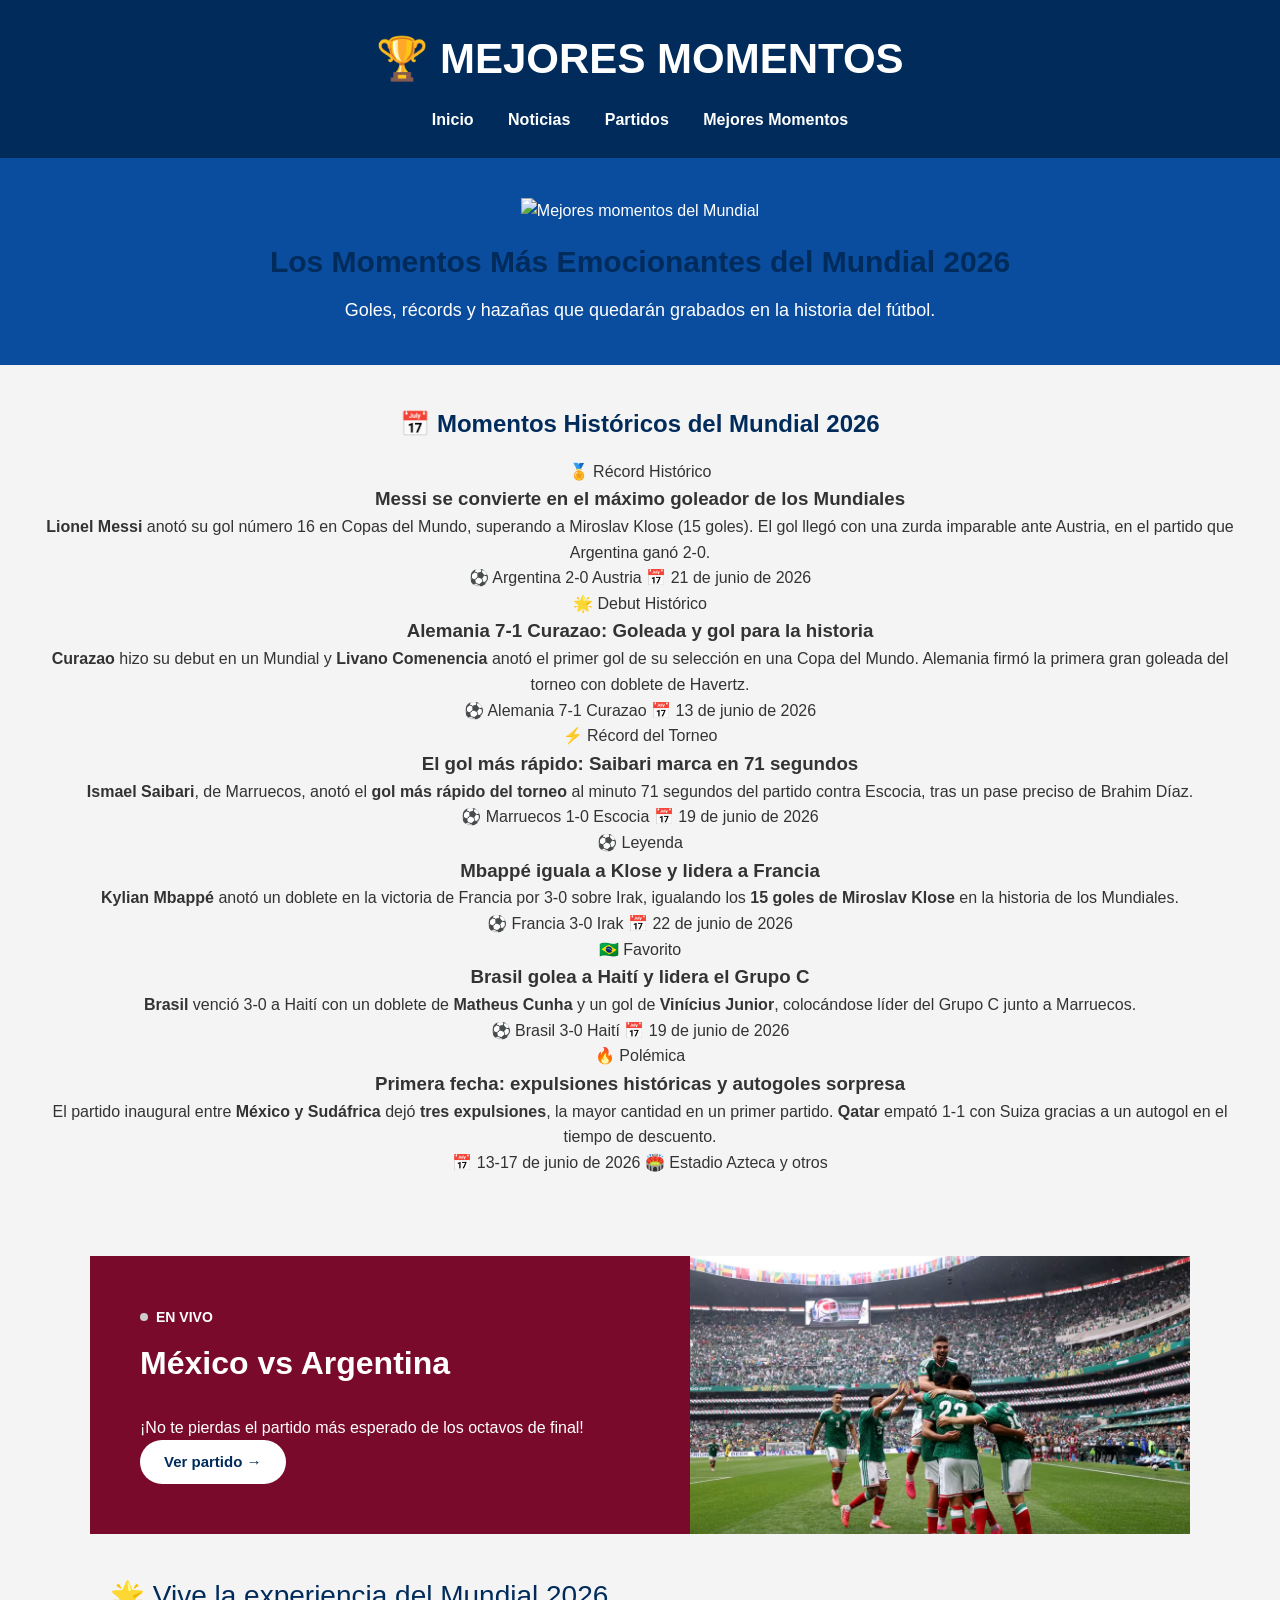
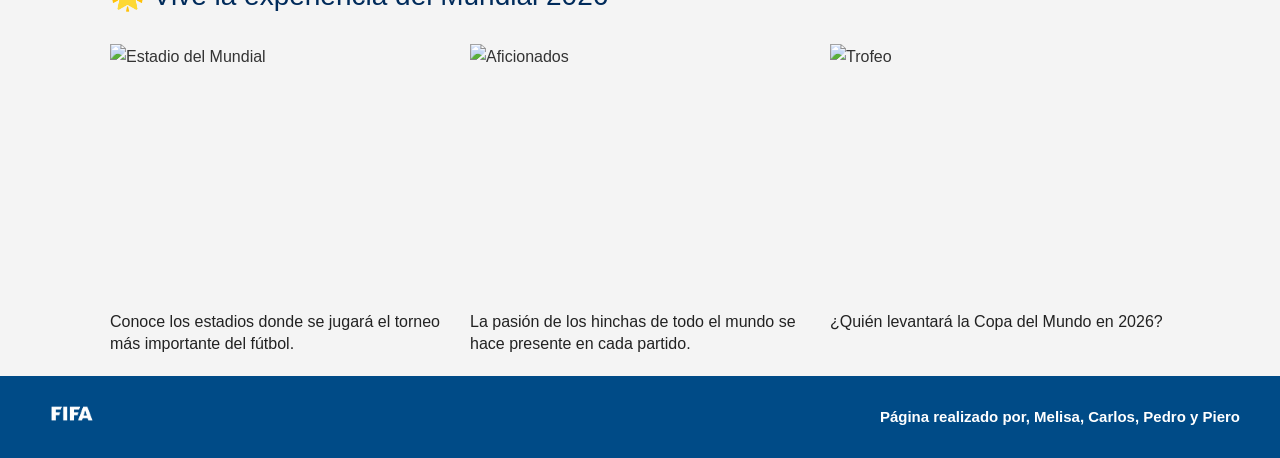
==== momentos.html @ 23325d67 "feature: pagina de momentos" ====
<!DOCTYPE html>
<html lang="es">

<head>
    <meta charset="UTF-8">
    <meta name="viewport" content="width=device-width, initial-scale=1.0">
    <title>Mejores Momentos - Mundial FIFA 2026</title>
    <link rel="stylesheet" href="css/estilos.css">
</head>

<body>

    <header>
        <h1>🏆 MEJORES MOMENTOS</h1>
        <nav>
            <a href="index.html">Inicio</a>
            <a href="noticias.html">Noticias</a>
            <a href="partidos.html">Partidos</a>
            <a href="momentos.html">Mejores Momentos</a>
        </nav>
    </header>

    <section class="banner">
        <img src="imagen/momentos-banner.avif" alt="Mejores momentos del Mundial">
        <h2>Los Momentos Más Emocionantes del Mundial 2026</h2>
        <p>Goles, récords y hazañas que quedarán grabados en la historia del fútbol.</p>
    </section>

    <!-- SECCIÓN DE MOMENTOS DESTACADOS -->
    <section>
        <h2>📅 Momentos Históricos del Mundial 2026</h2>

        <!-- MOMENTO 1 -->
        <div class="momento-card">
            <div class="momento-encabezado">
                <span class="badge">🏅 Récord Histórico</span>
                <h3>Messi se convierte en el máximo goleador de los Mundiales</h3>
            </div>
            <div class="momento-cuerpo">
                <p><strong>Lionel Messi</strong> anotó su gol número 16 en Copas del Mundo, superando a Miroslav Klose
                    (15 goles). El gol llegó con una zurda imparable ante Austria, en el partido que Argentina ganó 2-0.
                </p>
                <div class="momento-dato">
                    <span>⚽ Argentina 2-0 Austria</span>
                    <span>📅 21 de junio de 2026</span>
                </div>
            </div>
        </div>

        <!-- MOMENTO 2 -->
        <div class="momento-card">
            <div class="momento-encabezado">
                <span class="badge">🌟 Debut Histórico</span>
                <h3>Alemania 7-1 Curazao: Goleada y gol para la historia</h3>
            </div>
            <div class="momento-cuerpo">
                <p><strong>Curazao</strong> hizo su debut en un Mundial y <strong>Livano Comenencia</strong> anotó el
                    primer gol de su selección en una Copa del Mundo. Alemania firmó la primera gran goleada del torneo
                    con doblete de Havertz.</p>
                <div class="momento-dato">
                    <span>⚽ Alemania 7-1 Curazao</span>
                    <span>📅 13 de junio de 2026</span>
                </div>
            </div>
        </div>

        <!-- MOMENTO 3 -->
        <div class="momento-card">
            <div class="momento-encabezado">
                <span class="badge">⚡ Récord del Torneo</span>
                <h3>El gol más rápido: Saibari marca en 71 segundos</h3>
            </div>
            <div class="momento-cuerpo">
                <p><strong>Ismael Saibari</strong>, de Marruecos, anotó el <strong>gol más rápido del torneo</strong> al
                    minuto 71 segundos del partido contra Escocia, tras un pase preciso de Brahim Díaz.</p>
                <div class="momento-dato">
                    <span>⚽ Marruecos 1-0 Escocia</span>
                    <span>📅 19 de junio de 2026</span>
                </div>
            </div>
        </div>

        <!-- MOMENTO 4 -->
        <div class="momento-card">
            <div class="momento-encabezado">
                <span class="badge">⚽ Leyenda</span>
                <h3>Mbappé iguala a Klose y lidera a Francia</h3>
            </div>
            <div class="momento-cuerpo">
                <p><strong>Kylian Mbappé</strong> anotó un doblete en la victoria de Francia por 3-0 sobre Irak,
                    igualando los <strong>15 goles de Miroslav Klose</strong> en la historia de los Mundiales.</p>
                <div class="momento-dato">
                    <span>⚽ Francia 3-0 Irak</span>
                    <span>📅 22 de junio de 2026</span>
                </div>
            </div>
        </div>

        <!-- MOMENTO 5 -->
        <div class="momento-card">
            <div class="momento-encabezado">
                <span class="badge">🇧🇷 Favorito</span>
                <h3>Brasil golea a Haití y lidera el Grupo C</h3>
            </div>
            <div class="momento-cuerpo">
                <p><strong>Brasil</strong> venció 3-0 a Haití con un doblete de <strong>Matheus Cunha</strong> y un gol
                    de <strong>Vinícius Junior</strong>, colocándose líder del Grupo C junto a Marruecos.</p>
                <div class="momento-dato">
                    <span>⚽ Brasil 3-0 Haití</span>
                    <span>📅 19 de junio de 2026</span>
                </div>
            </div>
        </div>

        <!-- MOMENTO 6 -->
        <div class="momento-card">
            <div class="momento-encabezado">
                <span class="badge">🔥 Polémica</span>
                <h3>Primera fecha: expulsiones históricas y autogoles sorpresa</h3>
            </div>
            <div class="momento-cuerpo">
                <p>El partido inaugural entre <strong>México y Sudáfrica</strong> dejó <strong>tres
                        expulsiones</strong>, la mayor cantidad en un primer partido. <strong>Qatar</strong> empató 1-1
                    con Suiza gracias a un autogol en el tiempo de descuento.</p>
                <div class="momento-dato">
                    <span>📅 13-17 de junio de 2026</span>
                    <span>🏟️ Estadio Azteca y otros</span>
                </div>
            </div>
        </div>
    </section>

    <!-- BANNER PARTIDO EN VIVO -->
    <div class="banner-partido-vivo">
        <div class="info-partido-vivo">
            <div class="etiqueta-vivo">
                <span class="punto-vivo"></span> EN VIVO
            </div>
            <h2>México vs Argentina</h2>
            <p>¡No te pierdas el partido más esperado de los octavos de final!</p>
            <a href="partidos.html" class="btn-blog">Ver partido →</a>
        </div>
        <div class="imagen-partido-vivo"></div>
    </div>

    <!-- EXPERIENCIA MUNDIAL -->
    <section class="experiencia-mundial">
        <h2>🌟 Vive la experiencia del Mundial 2026</h2>
        <div class="grid-experiencia">
            <div class="experiencia-card">
                <img src="imagen/estadio-mundial.avif" alt="Estadio del Mundial">
                <p>Conoce los estadios donde se jugará el torneo más importante del fútbol.</p>
            </div>
            <div class="experiencia-card">
                <img src="imagen/aficionados.avif" alt="Aficionados">
                <p>La pasión de los hinchas de todo el mundo se hace presente en cada partido.</p>
            </div>
            <div class="experiencia-card">
                <img src="imagen/trofeo-mundial.avif" alt="Trofeo">
                <p>¿Quién levantará la Copa del Mundo en 2026?</p>
            </div>
        </div>
    </section>

    <!-- FOOTER -->
    <footer class="footer-fifa">
        <div class="footer-logo">
            <img src="imagen/ab9037ab-8d5b-4166-b500-68132cd70be4-removebg-preview.png" alt="FIFA"
                class="footer-logo-img">
        </div>
        <div class="footer-text">
            <p>Página realizado por, Melisa, Carlos, Pedro y Piero</p>
        </div>
    </footer>

</body>

</html>
---- css/estilos.css ----
*{
    margin: 0;
    padding: 0;
    box-sizing: border-box;
}

body{
    font-family: Arial, sans-serif;
    background-color: #f4f4f4;
    color: #333;
    line-height: 1.6;
}

header{
    background-color: #002B5B;
    color: white;
    text-align: center;
    padding: 25px;
}

header h1{
    font-size: 42px;
    margin-bottom: 15px;
}

nav a{
    color: white;
    text-decoration: none;
    margin: 0 15px;
    font-weight: bold;
}

.banner{
    background-color: #0A4D9E;
    color: white;
    text-align: center;
    padding: 40px;
}

.banner img{
    width: 180px;
    margin-bottom: 15px;
}

.banner h2{
    font-size: 30px;
    margin-bottom: 10px;
}

.banner p{
    font-size: 18px;
}

section{
    padding: 40px;
    text-align: center;
}

h2{
    color: #002B5B;
    margin-bottom: 15px;
}

.imagen-principal{
    width: 70%;
    max-width: 700px;
    border-radius: 10px;
}

.trofeo{
    width: 250px;
    margin: 20px auto;
    display: block;
}

ul{
    list-style: none;
}

ul li{
    background-color: white;
    width: 60%;
    margin: 10px auto;
    padding: 12px;
    border-radius: 8px;
}

footer{
    background-color: #002B5B;
    color: white;
    text-align: center;
    padding: 20px;
}
.anfitriones h3{
    font-size: 24px;
    font-weight: bold;
    color: #002B5B;
    margin-bottom: 10px;
}
.caja p{
    font-size: 18px;
}
.contenedor{
    display: flex;
    justify-content: center;
    gap: 20px;
    flex-wrap: wrap;
}

.caja{
    background-color: white;
    width: 250px;
    padding: 20px;
    border-radius: 10px;
}

.bandera{
    width: 80px;
    height: auto;
    margin-bottom: 10px;
}
.estadio{
    width: 30%;
    max-width: 700px;
    display: block;
    margin: 20px auto;
    border-radius: 10px;
}

/* --- SECCIÓN NOTICIAS --- */
.seccion-noticias-page {
    max-width: 1100px;
    margin: 40px auto;
    padding: 0 20px;
    text-align: left;
}

.encabezado-noticias {
    display: flex;
    justify-content: space-between;
    align-items: center;
    margin-bottom: 20px;
    border-bottom: 1px solid #ddd;
    padding-bottom: 10px;
}

.encabezado-noticias h2 {
    margin-bottom: 0;
    font-size: 28px;
    color: #002B5B;
}

.enlace-ver-todo {
    color: #0A4D9E;
    text-decoration: none;
    font-weight: bold;
    font-size: 15px;
    display: flex;
    align-items: center;
    gap: 5px;
}

.enlace-ver-todo:hover {
    text-decoration: underline;
}

.grid-noticias {
    display: flex;
    gap: 30px;
}

.noticia-principal {
    flex: 6;
    background-color: transparent;
}

.noticia-principal > img {
    width: 100%;
    height: auto;
    max-height: 400px;
    object-fit: cover;
    display: block;
}

.resultado-bar {
    display: flex;
    justify-content: center;
    align-items: center;
    background-color: #fff;
    padding: 10px;
    font-weight: bold;
    font-size: 18px;
    margin-bottom: 15px;
}

.resultado-bar .equipo {
    display: flex;
    align-items: center;
    gap: 8px;
}

.resultado-bar .score {
    margin: 0 20px;
    display: flex;
    align-items: center;
    gap: 10px;
}

.final-text {
    color: #0A4D9E;
    font-size: 12px;
    font-weight: bold;
}

.mini-bandera {
    width: 24px;
    height: 16px;
    object-fit: cover;
    border: 1px solid #ddd;
}

.info-noticia {
    padding: 10px 0;
}

.categoria {
    color: #0A4D9E;
    font-size: 13px;
    font-weight: bold;
    display: block;
    margin-bottom: 8px;
}

.info-noticia h3 {
    font-size: 24px;
    color: #002B5B;
    margin-bottom: 10px;
    line-height: 1.3;
}

.info-noticia p {
    color: #555;
    font-size: 16px;
}

.lista-noticias {
    flex: 4;
    display: flex;
    flex-direction: column;
    gap: 20px;
}

.noticia-item {
    display: flex;
    gap: 15px;
    background-color: transparent;
    align-items: flex-start;
}

.noticia-item img {
    width: 130px;
    height: 85px;
    object-fit: cover;
    border-radius: 4px;
}

.info-noticia-pequena {
    flex: 1;
}

.info-noticia-pequena h4 {
    font-size: 16px;
    color: #222;
    line-height: 1.3;
    margin-bottom: 5px;
    font-weight: normal;
}

.resultado-bar-small {
    display: flex;
    align-items: center;
    background-color: #fff;
    padding: 3px 8px;
    font-weight: bold;
    font-size: 13px;
    border-radius: 4px;
    display: inline-flex;
    margin-top: 5px;
    border: 1px solid #eee;
}

.resultado-bar-small .equipo {
    display: flex;
    align-items: center;
    gap: 5px;
}

.resultado-bar-small .score {
    margin: 0 8px;
    display: flex;
    align-items: center;
    gap: 8px;
}

.resultado-bar-small .mini-bandera {
    width: 18px;
    height: 12px;
}

@media (max-width: 900px) {
    .grid-noticias {
        flex-direction: column;
    }
}

/* --- BANNER PROMOCIONAL NOTICIAS --- */
.banner-noticias-promo {
    position: relative;
    width: 100%;
    max-width: 1100px;
    margin: 60px auto;
    background-color: #240a1b;
    display: flex;
    min-height: 380px;
    overflow: hidden;
}

.banner-bg-gray {
    position: absolute;
    top: 0;
    right: 0;
    width: 63%; 
    height: 100%;
    background-color: #a4a4ac; 
    clip-path: polygon(20% 0, 100% 0, 100% 100%, 20% 100%, 0 50%);
    z-index: 1;
}

.banner-image-container {
    position: absolute;
    top: 0;
    right: 0;
    width: 61%;
    height: 100%;
    background-image: url('../imagen/Spain-v-Saudi-Arabia-Group-H-FIFA-World-Cup-2026.avif');
    background-size: cover;
    background-position: center;
    clip-path: polygon(20% 0, 100% 0, 100% 100%, 20% 100%, 0 50%);
    z-index: 2;
}

.banner-noticias-contenido {
    position: relative;
    z-index: 3;
    width: 45%;
    padding: 40px 60px;
    display: flex;
    flex-direction: column;
    justify-content: center;
    align-items: flex-start;
}

.banner-noticias-contenido h2 {
    color: white;
    font-size: 34px;
    margin-bottom: 15px;
    line-height: 1.2;
    text-align: left;
}

.banner-noticias-contenido p {
    font-size: 16px;
    margin-bottom: 30px;
    line-height: 1.4;
    text-align: left;
    color: #e0e0e0;
}

.btn-descubre {
    display: inline-block;
    padding: 10px 30px;
    border: 2px solid white;
    border-radius: 25px;
    color: white;
    text-decoration: none;
    font-weight: bold;
    font-size: 16px;
    transition: background-color 0.3s, color 0.3s;
}

.btn-descubre:hover {
    background-color: white;
    color: #240a1b;
}

@media (max-width: 900px) {
    .banner-noticias-promo {
        flex-direction: column;
        min-height: auto;
    }
    .banner-bg-gray, .banner-image-container {
        position: relative;
        width: 100%;
        height: 250px;
        clip-path: none;
    }
    .banner-bg-gray {
        display: none;
    }
    .banner-noticias-contenido {
        width: 100%;
        padding: 30px;
    }
}

/* --- BANNER PARTIDO EN VIVO --- */
.banner-partido-vivo {
    display: flex;
    max-width: 1100px;
    margin: 40px auto;
    background-color: #7A0A2B;
    color: white;
    overflow: hidden;
}

.info-partido-vivo {
    flex: 1;
    padding: 50px;
    display: flex;
    flex-direction: column;
    justify-content: center;
    align-items: flex-start;
}

.marcador-vivo {
    background-color: #5A051D;
    padding: 15px 20px;
    border-radius: 6px;
    margin-bottom: 25px;
    width: 100%;
    max-width: 280px;
}

.grupo-match {
    display: block;
    font-size: 11px;
    text-align: center;
    margin-bottom: 12px;
    color: #e0e0e0;
}

.equipos-score {
    display: flex;
    justify-content: space-between;
    align-items: center;
    font-size: 18px;
    font-weight: bold;
}

.equipos-score .equipo {
    display: flex;
    align-items: center;
    gap: 8px;
}

.score-vivo {
    display: flex;
    align-items: center;
    gap: 10px;
    font-size: 20px;
}

.tiempo-vivo {
    font-size: 12px;
    font-weight: normal;
    color: #ccc;
}

.etiqueta-vivo {
    display: flex;
    align-items: center;
    gap: 8px;
    font-size: 14px;
    font-weight: bold;
    margin-bottom: 15px;
}

.punto-vivo {
    width: 8px;
    height: 8px;
    background-color: #ccc;
    border-radius: 50%;
}

.info-partido-vivo h2 {
    font-size: 32px;
    color: white;
    line-height: 1.3;
    margin-bottom: 30px;
    text-align: left;
}

.btn-blog {
    display: inline-block;
    padding: 10px 24px;
    background-color: white;
    color: #002B5B;
    text-decoration: none;
    font-weight: bold;
    border-radius: 25px;
    font-size: 15px;
    transition: background-color 0.3s;
}

.btn-blog:hover {
    background-color: #f0f0f0;
}

.imagen-partido-vivo {
    flex: 1;
    background-image: url('../imagen/GettyImages-2281125253.avif');
    background-size: cover;
    background-position: center;
}

@media (max-width: 900px) {
    .banner-partido-vivo {
        flex-direction: column;
    }
    .imagen-partido-vivo {
        height: 300px;
        width: 100%;
    }
}

/* --- EXPERIENCIA MUNDIAL --- */
.experiencia-mundial {
    max-width: 1100px;
    margin: 40px auto 20px auto;
    padding: 0 20px;
    text-align: left;
}

.experiencia-mundial h2 {
    font-size: 28px;
    color: #002B5B;
    margin-bottom: 25px;
    font-weight: normal;
}

.grid-experiencia {
    display: flex;
    gap: 20px;
}

.experiencia-card {
    flex: 1;
    display: flex;
    flex-direction: column;
}

.experiencia-card img {
    width: 100%;
    aspect-ratio: 4 / 3;
    object-fit: cover;
    margin-bottom: 12px;
}

.experiencia-card p {
    font-size: 16px;
    color: #222;
    line-height: 1.4;
}

@media (max-width: 800px) {
    .grid-experiencia {
        flex-direction: column;
    }
}

/* --- FOOTER FIFA --- */
.footer-fifa {
    background-color: #004B87;
    color: white;
    display: flex;
    justify-content: space-between;
    align-items: center;
    padding: 20px 40px;
    font-family: Arial, sans-serif;
    flex-wrap: wrap;
    gap: 20px;
}

.footer-logo-img {
    height: 35px;
    object-fit: contain;
}

.footer-center {
    display: flex;
    align-items: center;
    gap: 30px;
}

.app-badges {
    display: flex;
    gap: 10px;
}

.badge-img {
    height: 40px;
    background-color: black;
    border-radius: 6px;
    border: 1px solid #333;
    object-fit: contain;
}

.footer-socials {
    display: flex;
    gap: 20px;
    align-items: center;
}

.footer-socials a {
    color: white;
    text-decoration: none;
    font-size: 20px;
    font-weight: bold;
    display: flex;
    justify-content: center;
    align-items: center;
}

.footer-text p {
    margin: 0;
    font-size: 15px;
    font-weight: bold;
}

@media (max-width: 1000px) {
    .footer-fifa {
        flex-direction: column;
        justify-content: center;
        text-align: center;
    }
    .footer-center {
        flex-direction: column;
    }
}

/* SECCION PARTIDOS */

:root {
  
    --color-fondo: #F4F4F4; 
    --color-blanco: #FFFFFF; 
    --color-azul: #002B5B;   
    --color-dorado: #D4AF37; 
    
    --texto-oscuro: #1A1A1A;
    --texto-gris: #888888;
    --texto-claro: #A0A0A0;
    --linea-ganador: #00B16A; 
    --color-banner: #00AEEF;  
    --borde-suave: #E0E0E0;
}

body {
    background-color: var(--color-fondo);
    font-family: 'Segoe UI', Roboto, Helvetica, Arial, sans-serif;
    margin: 0;
    padding: 0;
}

.contenedor-centrado {
    max-width: 1000px;
    margin: 0 auto;
    padding: 0 1rem;
}


.seccion-superior-filtros {
    background-color: var(--color-blanco);
    padding: 3rem 0 2rem 0;
}

.titulo-calendario {
    font-size: 1.8rem;
    font-weight: 400;
    color: var(--texto-oscuro);
    margin: 0 0 1.5rem 0;
}

.selector-ubicacion {
    margin-bottom: 2rem;
}

.etiqueta-donde {
    font-size: 0.85rem;
    color: var(--texto-gris);
    text-transform: uppercase;
    margin-right: 0.5rem;
}

.desplegable-pais {
    display: inline-flex;
    align-items: center;
    gap: 0.5rem;
    cursor: pointer;
}

.pais-seleccionado {
    font-size: 1rem;
    font-weight: 600;
    color: var(--texto-oscuro);
}

.texto-hora-local {
    font-size: 0.8rem;
    color: var(--texto-gris);
    margin-top: 0.3rem;
    margin-bottom: 0;
}

.botones-filtro {
    display: flex;
    gap: 1rem;
    flex-wrap: wrap;
}

.btn-filtro {
    background-color: var(--color-blanco);
    border: 1px solid #D0D0D0;
    border-radius: 20px;
    padding: 0.5rem 1.5rem;
    font-size: 0.9rem;
    color: var(--texto-oscuro);
    cursor: pointer;
    display: flex;
    align-items: center;
    justify-content: center;
    min-width: 80px;
    transition: all 0.2s ease;
}

.btn-filtro.activo {
    border-color: var(--texto-oscuro);
    box-shadow: 0 0 0 1px var(--texto-oscuro);
    font-weight: 600;
}

.btn-filtro:hover {
    border-color: var(--texto-oscuro);
}

.simulacion-logo {
    font-weight: 900;
    font-style: italic;
    letter-spacing: -0.5px;
}


.linea-divisoria {
    height: 1px;
    background-color: var(--borde-suave);
    width: 100%;
}

.seccion-plataformas {
    background-color: var(--color-fondo);
    padding: 2rem 0 0.5rem 0;
}

.titulo-watch {
    font-size: 0.75rem;
    color: var(--texto-gris);
    text-transform: uppercase;
    font-weight: 600;
    margin: 0 0 1.5rem 0;
    letter-spacing: 0.5px;
}

.grid-plataformas {
    display: flex;
    gap: 2rem;
    margin-bottom: 1rem;
}

.item-plataforma {
    display: flex;
    flex-direction: column;
    align-items: center;
    gap: 0.5rem;
}

.caja-plataforma {
    width: 75px;
    height: 75px;
    background-color: var(--color-blanco);
    border: 1px solid var(--borde-suave);
    border-radius: 8px;
    display: flex;
    align-items: center;
    justify-content: center;
    position: relative;
    box-shadow: 0 1px 3px rgba(0,0,0,0.02);
}

.enlace-externo {
    position: absolute;
    top: 6px;
    right: 6px;
    color: var(--texto-gris);
    transition: color 0.2s ease;
}

.enlace-externo:hover {
    color: var(--texto-oscuro);
}

.nombre-plataforma {
    font-size: 0.8rem;
    color: var(--texto-gris);
}


.seccion-partidos {
    max-width: 1000px;
    margin: 1.5rem auto 2rem auto;
    padding: 0 1rem;
}

.encabezado-fecha {
    display: flex;
    justify-content: space-between;
    align-items: center;
    margin-top: 1rem;
    margin-bottom: 1rem;
}

.encabezado-fecha:first-of-type {
    margin-top: 0;
}

.encabezado-fecha h3 {
    font-size: 1.1rem;
    font-weight: 400;
    color: var(--texto-oscuro);
    margin: 0;
}

.enlace-grupos {
    color: var(--texto-oscuro);
    text-decoration: none;
    font-weight: 600;
    font-size: 0.95rem;
    transition: color 0.2s ease;
}

.enlace-grupos:hover {
    color: var(--color-dorado);
}

.tarjeta-partido {
    background-color: var(--color-blanco);
    padding: 1.25rem;
    margin-bottom: 0.5rem;
    display: flex;
    flex-direction: column;
    justify-content: center;
    box-shadow: 0 1px 3px rgba(0,0,0,0.02);
    border-radius: 4px;
}

.fila-marcador {
    display: flex;
    align-items: center;
    justify-content: center;
    width: 100%;
    margin-bottom: 0.5rem;
}

.equipo {
    display: flex;
    align-items: center;
    gap: 0.75rem;
    font-size: 1.05rem;
    color: var(--texto-oscuro);
    width: 300px;
}

.equipo.local {
    justify-content: flex-end;
}

.equipo.visitante {
    justify-content: flex-start;
}

.bandera {
    font-size: 1.2rem;
}

.resultado {
    display: flex;
    align-items: center;
    gap: 1rem;
    margin: 0 1rem;
}

.goles {
    font-size: 1.7rem;
    font-weight: 600;
    width: 30px;
    text-align: center;
}

.goles.ganador {
    color: var(--texto-oscuro);
    border-bottom: 3px solid var(--linea-ganador);
    padding-bottom: 2px;
}

.goles.perdedor {
    color: var(--texto-claro);
    font-weight: 400;
}

.estado {
    font-size: 0.8rem;
    color: var(--texto-gris);
    letter-spacing: 0.5px;
}

.detalles {
    text-align: center;
    font-size: 0.75rem;
    color: var(--texto-gris);
    margin-top: 0.5rem;
}


.banner-adidas {
    display: block;
    width: 100%;
    margin: 2rem 0;
    background-color: var(--color-banner);
    text-decoration: none;
    border-radius: 4px;
    transition: transform 0.2s ease;
}

.banner-adidas:hover {
    transform: translateY(-2px);
}

.contenido-banner {
    display: flex;
    justify-content: center;
    align-items: center;
    padding: 1rem;
    height: 100px;
    color: var(--color-blanco);
    font-weight: bold;
    text-transform: uppercase;
}

.texto-banner {
    font-size: 1.2rem;
    letter-spacing: 1px;
}
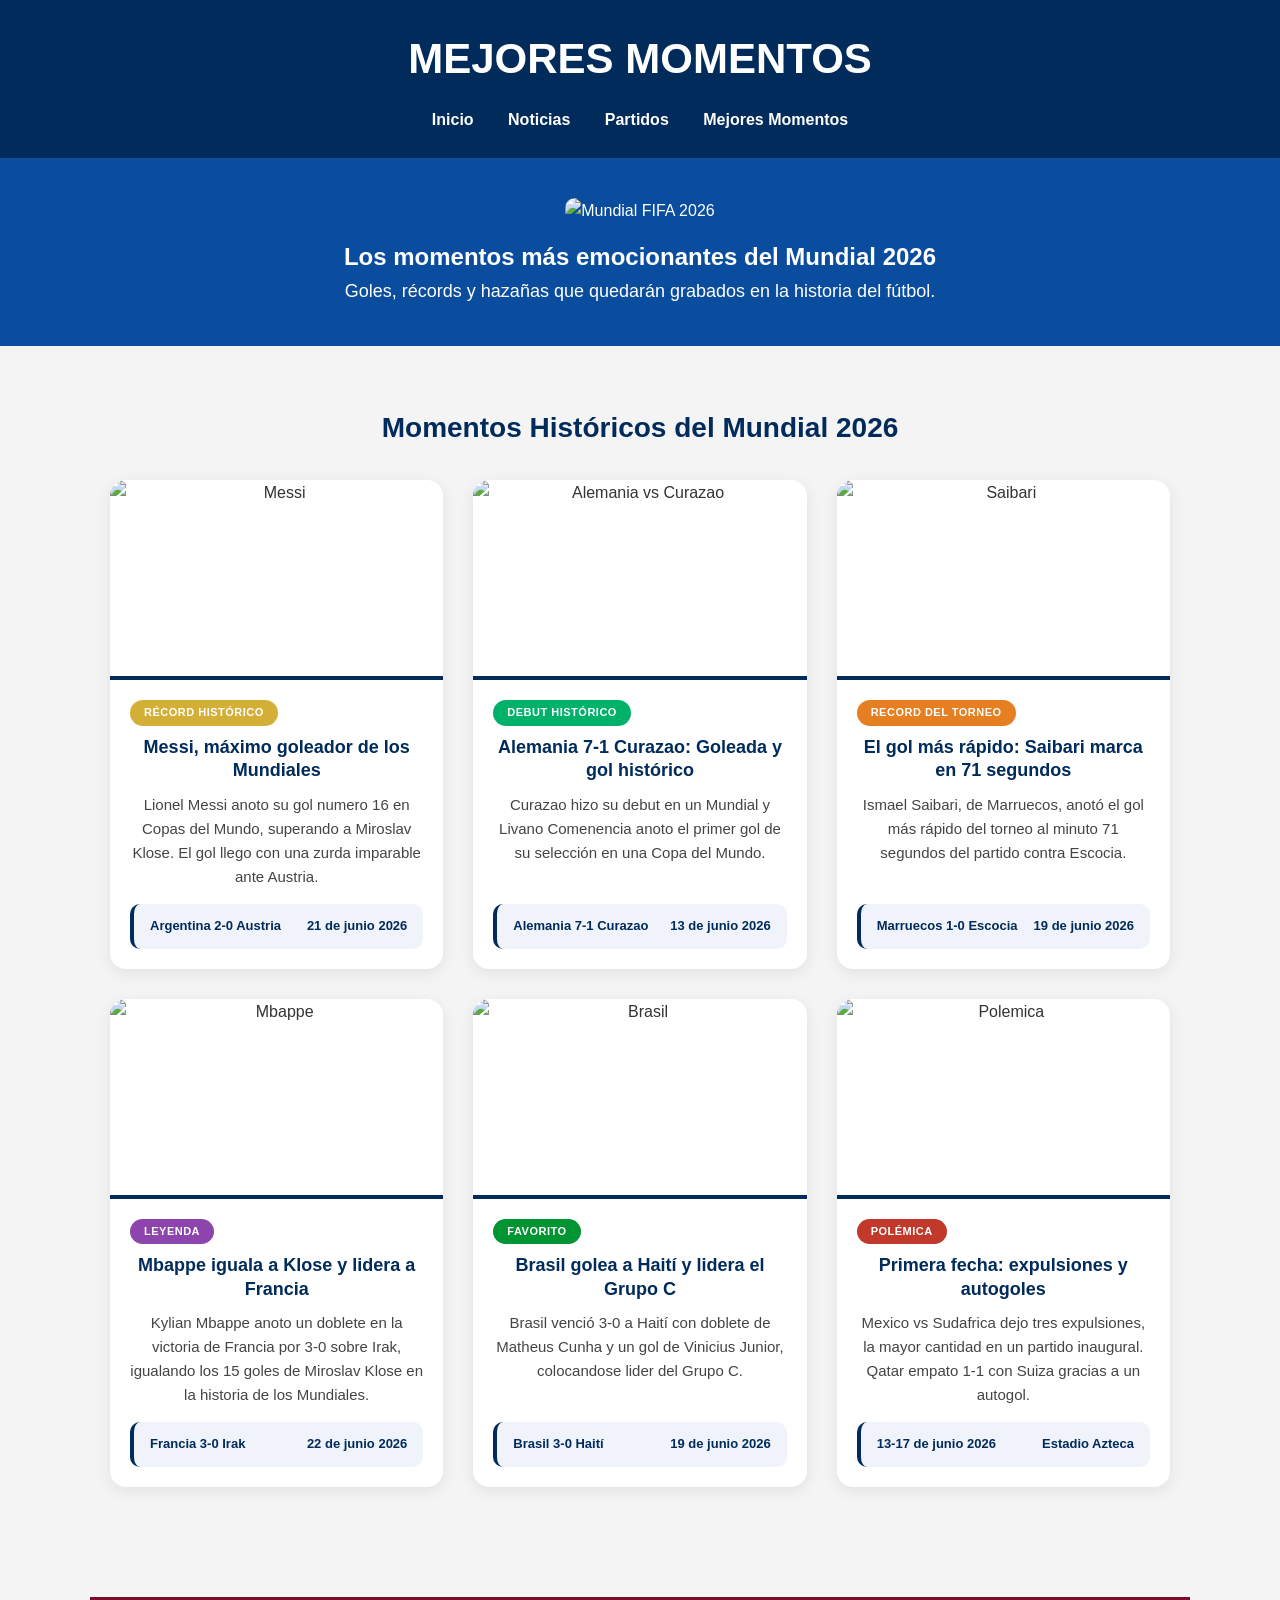
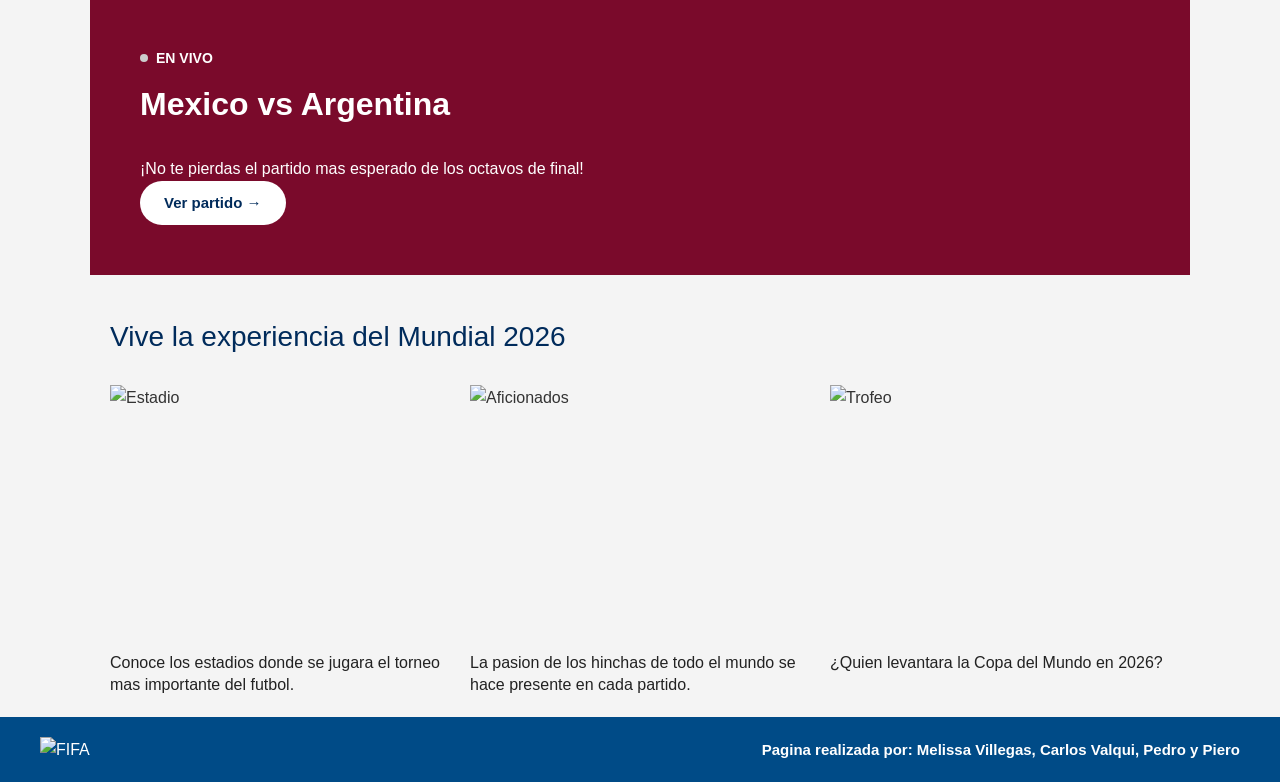
==== commit 592d5bb4: "feat: estilos css y mejores momentos" ====
--- a/momentos.html
+++ b/momentos.html
@@ -1,17 +1,15 @@
 <!DOCTYPE html>
 <html lang="es">
-
 <head>
     <meta charset="UTF-8">
     <meta name="viewport" content="width=device-width, initial-scale=1.0">
     <title>Mejores Momentos - Mundial FIFA 2026</title>
     <link rel="stylesheet" href="css/estilos.css">
 </head>
-
 <body>
 
     <header>
-        <h1>🏆 MEJORES MOMENTOS</h1>
+        <h1>MEJORES MOMENTOS</h1>
         <nav>
             <a href="index.html">Inicio</a>
             <a href="noticias.html">Noticias</a>
@@ -21,112 +19,112 @@
     </header>
 
     <section class="banner">
-        <img src="imagen/momentos-banner.avif" alt="Mejores momentos del Mundial">
-        <h2>Los Momentos Más Emocionantes del Mundial 2026</h2>
+        <img src="https://m.media-amazon.com/images/S/sonata-images-prod/US_3P_World_Cup_LeaguePage_Peacock_Evergreen_Images/47effcd0-58d6-41ae-bfe5-b9d048af1547._UR1936,1089_SX2160_FMjpg_.jpeg" alt="Mundial FIFA 2026" style="width: 100%; max-width: 600px; border-radius: 10px;">
+        <h1>Los momentos más emocionantes del Mundial 2026</h1>
         <p>Goles, récords y hazañas que quedarán grabados en la historia del fútbol.</p>
     </section>
 
-    <!-- SECCIÓN DE MOMENTOS DESTACADOS -->
     <section>
-        <h2>📅 Momentos Históricos del Mundial 2026</h2>
+        <h2 style="text-align:center; font-size:28px; color:#002B5B; margin: 20px 0;">Momentos Históricos del Mundial 2026</h2>
 
-        <!-- MOMENTO 1 -->
-        <div class="momento-card">
-            <div class="momento-encabezado">
-                <span class="badge">🏅 Récord Histórico</span>
-                <h3>Messi se convierte en el máximo goleador de los Mundiales</h3>
-            </div>
-            <div class="momento-cuerpo">
-                <p><strong>Lionel Messi</strong> anotó su gol número 16 en Copas del Mundo, superando a Miroslav Klose
-                    (15 goles). El gol llegó con una zurda imparable ante Austria, en el partido que Argentina ganó 2-0.
-                </p>
-                <div class="momento-dato">
-                    <span>⚽ Argentina 2-0 Austria</span>
-                    <span>📅 21 de junio de 2026</span>
+        <div class="momentos-grid">
+
+            <!-- TARJETA 1 -->
+            <div class="momento-card">
+                <img class="momento-imagen" src="https://f.rpp-noticias.io/2026/06/22/595259_1880399.jpg?width=1020&quality=80" alt="Messi">
+                <div class="momento-contenido">
+                    <div class="momento-encabezado">
+                        <span class="badge record">Récord Histórico</span>
+                    </div>
+                    <h3 class="momento-titulo">Messi, máximo goleador de los Mundiales</h3>
+                    <p class="momento-descripcion">Lionel Messi anoto su gol numero 16 en Copas del Mundo, superando a Miroslav Klose. El gol llego con una zurda imparable ante Austria.</p>
+                    <div class="momento-dato">
+                        <span>Argentina 2-0 Austria</span>
+                        <span>21 de junio 2026</span>
+                    </div>
                 </div>
             </div>
-        </div>
 
-        <!-- MOMENTO 2 -->
-        <div class="momento-card">
-            <div class="momento-encabezado">
-                <span class="badge">🌟 Debut Histórico</span>
-                <h3>Alemania 7-1 Curazao: Goleada y gol para la historia</h3>
-            </div>
-            <div class="momento-cuerpo">
-                <p><strong>Curazao</strong> hizo su debut en un Mundial y <strong>Livano Comenencia</strong> anotó el
-                    primer gol de su selección en una Copa del Mundo. Alemania firmó la primera gran goleada del torneo
-                    con doblete de Havertz.</p>
-                <div class="momento-dato">
-                    <span>⚽ Alemania 7-1 Curazao</span>
-                    <span>📅 13 de junio de 2026</span>
+            <!-- TARJETA 2 -->
+            <div class="momento-card">
+                <img class="momento-imagen" src="https://images.euronews.com/articles/stories/09/79/79/60/1536x864_cmsv2_c406efa4-a284-5e7a-8147-748b458e532f-9797960.jpg" alt="Alemania vs Curazao">
+                <div class="momento-contenido">
+                    <div class="momento-encabezado">
+                        <span class="badge debut">Debut Histórico</span>
+                    </div>
+                    <h3 class="momento-titulo">Alemania 7-1 Curazao: Goleada y gol histórico</h3>
+                    <p class="momento-descripcion">Curazao hizo su debut en un Mundial y Livano Comenencia anoto el primer gol de su selección en una Copa del Mundo.</p>
+                    <div class="momento-dato">
+                        <span>Alemania 7-1 Curazao</span>
+                        <span>13 de junio 2026</span>
+                    </div>
                 </div>
             </div>
-        </div>
 
-        <!-- MOMENTO 3 -->
-        <div class="momento-card">
-            <div class="momento-encabezado">
-                <span class="badge">⚡ Récord del Torneo</span>
-                <h3>El gol más rápido: Saibari marca en 71 segundos</h3>
-            </div>
-            <div class="momento-cuerpo">
-                <p><strong>Ismael Saibari</strong>, de Marruecos, anotó el <strong>gol más rápido del torneo</strong> al
-                    minuto 71 segundos del partido contra Escocia, tras un pase preciso de Brahim Díaz.</p>
-                <div class="momento-dato">
-                    <span>⚽ Marruecos 1-0 Escocia</span>
-                    <span>📅 19 de junio de 2026</span>
+            <!-- TARJETA 3 -->
+            <div class="momento-card">
+                <img class="momento-imagen" src="https://encrypted-tbn0.gstatic.com/images?q=tbn:ANd9GcSPP0Ze1xi7aJyfVTqCAnjZrqNJfkbB3KQ8bOIkBy998toAHUyQuGG04MkV&s=10" alt="Saibari">
+                <div class="momento-contenido">
+                    <div class="momento-encabezado">
+                        <span class="badge rapido">Record del Torneo</span>
+                    </div>
+                    <h3 class="momento-titulo">El gol más rápido: Saibari marca en 71 segundos</h3>
+                    <p class="momento-descripcion">Ismael Saibari, de Marruecos, anotó el gol más rápido del torneo al minuto 71 segundos del partido contra Escocia.</p>
+                    <div class="momento-dato">
+                        <span>Marruecos 1-0 Escocia</span>
+                        <span>19 de junio 2026</span>
+                    </div>
                 </div>
             </div>
-        </div>
 
-        <!-- MOMENTO 4 -->
-        <div class="momento-card">
-            <div class="momento-encabezado">
-                <span class="badge">⚽ Leyenda</span>
-                <h3>Mbappé iguala a Klose y lidera a Francia</h3>
-            </div>
-            <div class="momento-cuerpo">
-                <p><strong>Kylian Mbappé</strong> anotó un doblete en la victoria de Francia por 3-0 sobre Irak,
-                    igualando los <strong>15 goles de Miroslav Klose</strong> en la historia de los Mundiales.</p>
-                <div class="momento-dato">
-                    <span>⚽ Francia 3-0 Irak</span>
-                    <span>📅 22 de junio de 2026</span>
+            <!-- TARJETA 4 -->
+            <div class="momento-card">
+                <img class="momento-imagen" src="https://media.tycsports.com/files/2026/06/22/961391/el-golazo-de-kylian-mbappe-para-francia-contra-irak-1-1_1440x810_wmk.webp?v=1" alt="Mbappe">
+                <div class="momento-contenido">
+                    <div class="momento-encabezado">
+                        <span class="badge leyenda">Leyenda</span>
+                    </div>
+                    <h3 class="momento-titulo">Mbappe iguala a Klose y lidera a Francia</h3>
+                    <p class="momento-descripcion">Kylian Mbappe anoto un doblete en la victoria de Francia por 3-0 sobre Irak, igualando los 15 goles de Miroslav Klose en la historia de los Mundiales.</p>
+                    <div class="momento-dato">
+                        <span>Francia 3-0 Irak</span>
+                        <span>22 de junio 2026</span>
+                    </div>
                 </div>
             </div>
-        </div>
 
-        <!-- MOMENTO 5 -->
-        <div class="momento-card">
-            <div class="momento-encabezado">
-                <span class="badge">🇧🇷 Favorito</span>
-                <h3>Brasil golea a Haití y lidera el Grupo C</h3>
-            </div>
-            <div class="momento-cuerpo">
-                <p><strong>Brasil</strong> venció 3-0 a Haití con un doblete de <strong>Matheus Cunha</strong> y un gol
-                    de <strong>Vinícius Junior</strong>, colocándose líder del Grupo C junto a Marruecos.</p>
-                <div class="momento-dato">
-                    <span>⚽ Brasil 3-0 Haití</span>
-                    <span>📅 19 de junio de 2026</span>
+            <!-- TARJETA 5 -->
+            <div class="momento-card">
+                <img class="momento-imagen" src="https://elcomercio.pe/resizer/v2/ISRY3A77DZDGBLJRZAIDROB4NI.jpg?auth=43604b76b6a63ca721e79e106932f9a7a5043767ede13fcf88146b21d72a7af7&width=612&height=435&quality=75&smart=true" alt="Brasil">
+                <div class="momento-contenido">
+                    <div class="momento-encabezado">
+                        <span class="badge favorito">Favorito</span>
+                    </div>
+                    <h3 class="momento-titulo">Brasil golea a Haití y lidera el Grupo C</h3>
+                    <p class="momento-descripcion">Brasil venció 3-0 a Haití con doblete de Matheus Cunha y un gol de Vinicius Junior, colocandose lider del Grupo C.</p>
+                    <div class="momento-dato">
+                        <span>Brasil 3-0 Haití</span>
+                        <span>19 de junio 2026</span>
+                    </div>
                 </div>
             </div>
-        </div>
 
-        <!-- MOMENTO 6 -->
-        <div class="momento-card">
-            <div class="momento-encabezado">
-                <span class="badge">🔥 Polémica</span>
-                <h3>Primera fecha: expulsiones históricas y autogoles sorpresa</h3>
-            </div>
-            <div class="momento-cuerpo">
-                <p>El partido inaugural entre <strong>México y Sudáfrica</strong> dejó <strong>tres
-                        expulsiones</strong>, la mayor cantidad en un primer partido. <strong>Qatar</strong> empató 1-1
-                    con Suiza gracias a un autogol en el tiempo de descuento.</p>
-                <div class="momento-dato">
-                    <span>📅 13-17 de junio de 2026</span>
-                    <span>🏟️ Estadio Azteca y otros</span>
+            <!-- TARJETA 6 -->
+            <div class="momento-card">
+                <img class="momento-imagen" src="https://www.tudn.com/_next/image?url=https%3A%2F%2Fst1.uvnimg.com%2F64%2F39%2Ffb60b68a4de2a776a0438e868b2a%2Fd575c56852ef46bc86a9242c3d39e045&w=1280&q=75" alt="Polemica">
+                <div class="momento-contenido">
+                    <div class="momento-encabezado">
+                        <span class="badge polemica">Polémica</span>
+                    </div>
+                    <h3 class="momento-titulo">Primera fecha: expulsiones y autogoles</h3>
+                    <p class="momento-descripcion">Mexico vs Sudafrica dejo tres expulsiones, la mayor cantidad en un partido inaugural. Qatar empato 1-1 con Suiza gracias a un autogol.</p>
+                    <div class="momento-dato">
+                        <span>13-17 de junio 2026</span>
+                        <span>Estadio Azteca</span>
+                    </div>
                 </div>
             </div>
+
         </div>
     </section>
 
@@ -136,28 +134,28 @@
             <div class="etiqueta-vivo">
                 <span class="punto-vivo"></span> EN VIVO
             </div>
-            <h2>México vs Argentina</h2>
-            <p>¡No te pierdas el partido más esperado de los octavos de final!</p>
+            <h2>Mexico vs Argentina</h2>
+            <p>¡No te pierdas el partido mas esperado de los octavos de final!</p>
             <a href="partidos.html" class="btn-blog">Ver partido →</a>
         </div>
-        <div class="imagen-partido-vivo"></div>
+        <div class="imagen-partido-vivo" style="background-image: url('https://www.elsoldemexico.com.mx/deportes/6kmupl-mexico-vs-argentina.jpg/ALTERNATES/LANDSCAPE_1140/Mexico%20vs%20Argentina.jpg');"></div>
     </div>
 
     <!-- EXPERIENCIA MUNDIAL -->
     <section class="experiencia-mundial">
-        <h2>🌟 Vive la experiencia del Mundial 2026</h2>
+        <h2>Vive la experiencia del Mundial 2026</h2>
         <div class="grid-experiencia">
             <div class="experiencia-card">
-                <img src="imagen/estadio-mundial.avif" alt="Estadio del Mundial">
-                <p>Conoce los estadios donde se jugará el torneo más importante del fútbol.</p>
+                <img src="https://panamericanworld.com/wp-content/uploads/2025/08/sofi-stadium-portrait-1080x675.jpg" alt="Estadio">
+                <p>Conoce los estadios donde se jugara el torneo mas importante del futbol.</p>
             </div>
             <div class="experiencia-card">
-                <img src="imagen/aficionados.avif" alt="Aficionados">
-                <p>La pasión de los hinchas de todo el mundo se hace presente en cada partido.</p>
+                <img src="https://laopinion.com/wp-content/uploads/sites/3/2026/04/Hinchas-latinos-dominaran-el-Mundial-2026-en-Estados-Unidos.png?w=2600" alt="Aficionados">
+                <p>La pasion de los hinchas de todo el mundo se hace presente en cada partido.</p>
             </div>
             <div class="experiencia-card">
-                <img src="imagen/trofeo-mundial.avif" alt="Trofeo">
-                <p>¿Quién levantará la Copa del Mundo en 2026?</p>
+                <img src="https://www.clarin.com/img/2026/01/30/ynccUCgr8_360x240__1.jpg" alt="Trofeo">
+                <p>¿Quien levantara la Copa del Mundo en 2026?</p>
             </div>
         </div>
     </section>
@@ -165,14 +163,12 @@
     <!-- FOOTER -->
     <footer class="footer-fifa">
         <div class="footer-logo">
-            <img src="imagen/ab9037ab-8d5b-4166-b500-68132cd70be4-removebg-preview.png" alt="FIFA"
-                class="footer-logo-img">
+            <img src="https://upload.wikimedia.org/wikipedia/commons/thumb/a/aa/FIFA_logo_without_slogan.svg/960px-FIFA_logo_without_slogan.svg.png" alt="FIFA" class="footer-logo-img" style="height: 50px;">
         </div>
         <div class="footer-text">
-            <p>Página realizado por, Melisa, Carlos, Pedro y Piero</p>
+            <p>Pagina realizada por: Melissa Villegas, Carlos Valqui, Pedro y Piero</p>
         </div>
     </footer>
 
 </body>
-
 </html>
--- a/css/estilos.css
+++ b/css/estilos.css
@@ -969,3 +969,117 @@
     font-size: 1.2rem;
     letter-spacing: 1px;
 }
+
+/* ===== MOMENTOS - TARJETAS ===== */
+.momentos-grid {
+    display: grid;
+    grid-template-columns: repeat(auto-fit, minmax(320px, 1fr));
+    gap: 30px;
+    max-width: 1100px;
+    margin: 30px auto;
+    padding: 0 20px;
+}
+
+.momento-card {
+    background: white;
+    border-radius: 16px;
+    overflow: hidden;
+    box-shadow: 0 4px 15px rgba(0, 0, 0, 0.08);
+    transition: transform 0.3s ease, box-shadow 0.3s ease;
+    display: flex;
+    flex-direction: column;
+}
+
+.momento-card:hover {
+    transform: translateY(-6px);
+    box-shadow: 0 8px 25px rgba(0, 43, 91, 0.15);
+}
+
+.momento-imagen {
+    width: 100%;
+    height: 200px;
+    object-fit: cover;
+    border-bottom: 4px solid #002B5B;
+}
+
+.momento-contenido {
+    padding: 20px;
+    flex: 1;
+    display: flex;
+    flex-direction: column;
+}
+
+.momento-encabezado {
+    display: flex;
+    align-items: center;
+    gap: 10px;
+    flex-wrap: wrap;
+    margin-bottom: 10px;
+}
+
+.badge {
+    background: #002B5B;
+    color: white;
+    font-size: 11px;
+    font-weight: 700;
+    text-transform: uppercase;
+    padding: 4px 14px;
+    border-radius: 20px;
+    letter-spacing: 0.5px;
+}
+
+.badge.record { background: #D4AF37; }
+.badge.debut { background: #00B16A; }
+.badge.rapido { background: #E67E22; }
+.badge.leyenda { background: #8E44AD; }
+.badge.favorito { background: #009432; }
+.badge.polemica { background: #C0392B; }
+
+.momento-titulo {
+    font-size: 18px;
+    color: #002B5B;
+    margin: 0;
+    line-height: 1.3;
+}
+
+.momento-descripcion {
+    font-size: 15px;
+    color: #444;
+    line-height: 1.6;
+    flex: 1;
+    margin: 10px 0 15px 0;
+}
+
+.momento-dato {
+    background: #f0f4fa;
+    padding: 12px 16px;
+    border-radius: 10px;
+    display: flex;
+    justify-content: space-between;
+    align-items: center;
+    flex-wrap: wrap;
+    gap: 10px;
+    font-size: 13px;
+    font-weight: 600;
+    color: #002B5B;
+    border-left: 4px solid #002B5B;
+}
+
+.momento-dato span {
+    display: flex;
+    align-items: center;
+    gap: 6px;
+}
+
+@media (max-width: 768px) {
+    .momentos-grid {
+        grid-template-columns: 1fr;
+        padding: 0 10px;
+    }
+    .momento-imagen {
+        height: 180px;
+    }
+    .momento-titulo {
+        font-size: 16px;
+    }
+}
